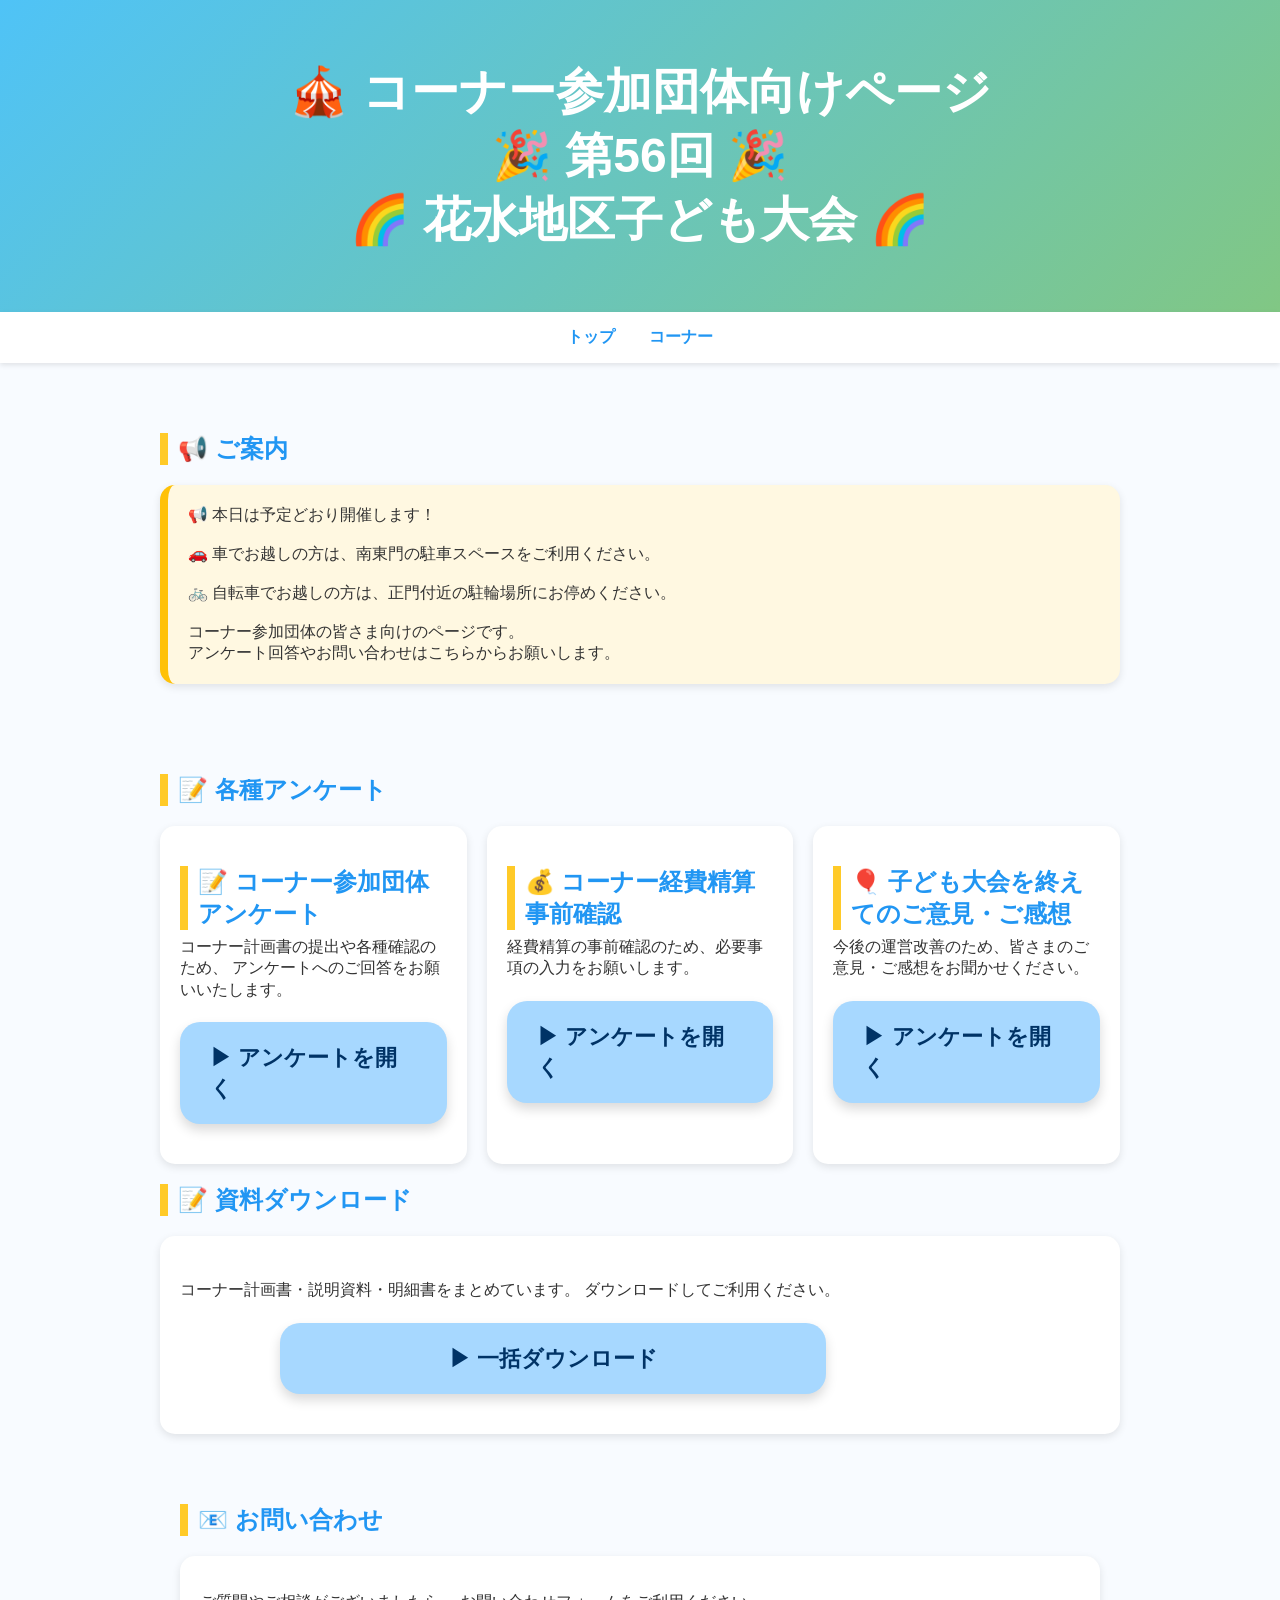
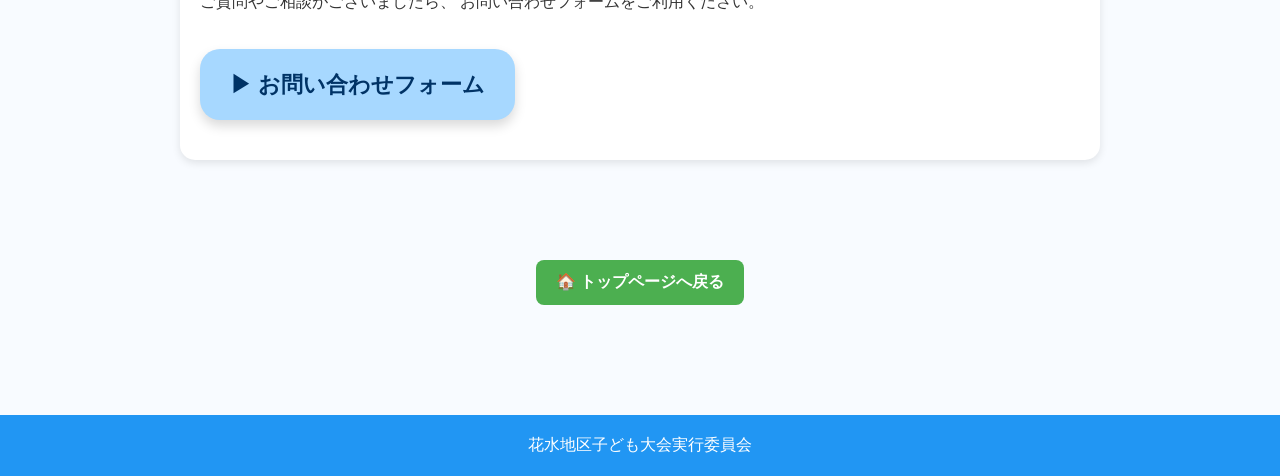
==== corner.html @ 6a035432 "資料ダウンロード" ====
<!DOCTYPE html>
<html lang="ja">
<head>
<meta charset="UTF-8">
<meta name="viewport" content="width=device-width, initial-scale=1.0">
<title>コーナー参加団体向けページ</title>

<link rel="stylesheet" href="common.css">
</head>
<body>

<header>
    <h1>🎪 コーナー参加団体向けページ</h1>
    <h1 id="eventTitle"></h1>
</header>

<script>
fetch("event_config.json")
  .then(res => res.json())
  .then(cfg => {
      const num = cfg.event_number; // 例：第56回
      const h1 = document.getElementById("eventTitle");

      // 🎉 第XX回 🎉 ＋ 花水地区子ども大会
      h1.innerHTML = `🎉 ${num} 🎉<br>🌈 花水地区子ども大会 🌈`;
      h1.style.textAlign = "center";
  });
</script>

<nav>
    <a href="index.html">トップ</a>
    <a href="corner.html">コーナー</a>
</nav>

<div class="container">

    <!-- ▼ ご案内 -->
    <section id="notice">
        <h2>📢 ご案内</h2>
        <div class="info notice fade-section" id="noticeBox">
            読み込み中…
        </div>
    </section>

    <!-- ▼ アンケート類 -->
    <section id="surveys">
        <h2>📝 各種アンケート</h2>

        <div class="card-container fade-section">

            <div class="card">
                <h2>📝 コーナー参加団体アンケート</h2>
                <p>
                    コーナー計画書の提出や各種確認のため、
                    アンケートへのご回答をお願いいたします。
                </p>
                <a class="button" id="cornerSurveyLink" href="#" target="_blank">
                    ▶ アンケートを開く
                </a>
            </div>

            <div class="card">
                <h2>💰 コーナー経費精算事前確認</h2>
                <p>
                    経費精算の事前確認のため、必要事項の入力をお願いします。
                </p>
                <a class="button" id="expenseSurveyLink" href="#" target="_blank">
                    ▶ アンケートを開く
                </a>
            </div>

            <div class="card">
                <h2>🎈 子ども大会を終えてのご意見・ご感想</h2>
                <p>
                    今後の運営改善のため、皆さまのご意見・ご感想をお聞かせください。
                </p>
                <a class="button" id="feedbackSurveyLink" href="#" target="_blank">
                    ▶ アンケートを開く
                </a>
            </div>

        </div>
        <h2>📝 資料ダウンロード</h2>
            <div class="card">
              　　<p>
                      コーナー計画書・説明資料・明細書をまとめています。
                      ダウンロードしてご利用ください。
                  </p>
     　　 　　　　<a class="button" id="allZipLink" href="#" download>
         　　　　　　 ▶ 一括ダウンロード
      　　　　　　</a>
          　</div>


    <!-- ▼ お問い合わせ -->
    <section id="contact">
        <h2>📧 お問い合わせ</h2>
        <div class="info fade-section">
            <p>
                ご質問やご相談がございましたら、
                お問い合わせフォームをご利用ください。
            </p>

            <a class="button" id="contactFormLink" href="#" target="_blank">
                ▶ お問い合わせフォーム
            </a>
        </div>
    </section>

    <!-- ▼ 戻る -->
    <section id="back">
        <div class="back fade-section">
            <a href="index.html">
                🏠 トップページへ戻る
            </a>
        </div>
    </section>

</div><!-- container -->

<script>
  fetch('./link_config.json')
    .then(r => r.json())
    .then(config => {
      document.getElementById('cornerSurveyLink').href = config.corner_survey;
      document.getElementById('expenseSurveyLink').href = config.corner_expense;
      document.getElementById('feedbackSurveyLink').href = config.corner_feedback;
      document.getElementById('contactFormLink').href = config.contact_form;
      // ★ ZIP のリンク
      if (config.all_zip) {
        document.getElementById('allZipLink').href = config.all_zip;
      }
    })
    .catch(err => console.error('設定ファイル読み込みエラー:', err));

  fetch('./notice_config.json')
    .then(r => r.json())
    .then(data => {
      const messages = [];

      if (data.message1) messages.push(data.message1);
      if (data.message3) messages.push(data.message3);
      if (data.message4) messages.push(data.message4);

      document.getElementById('noticeBox').innerHTML =
        messages.join("<br><br>");
    })
    .catch(err => {
      console.error('お知らせ読み込みエラー:', err);
      document.getElementById('noticeBox').innerHTML = "お知らせを読み込めませんでした。";
    });
</script>

<footer>
    花水地区子ども大会実行委員会
</footer>

</body>
</html>
---- common.css ----
/* =========================================
   共通：基本設定
========================================= */
body{
    margin:0;
    font-family:"Yu Gothic","Meiryo",sans-serif;
    color:#333;
    background:#f8fbff; /* MAIN に統一 */
}

/* =========================================
   共通：ヘッダー
========================================= */
header{
    background:linear-gradient(135deg,#4fc3f7,#81c784);
    color:white;
    text-align:center;
    padding:60px 20px;
}

header h1{
    margin:0;
    font-size:3em;
}

header p{
    margin-top:10px;
    font-size:2.5em;
    font-weight:bold;
    text-shadow:2px 2px 6px rgba(0,0,0,0.25);
}

/* =========================================
   共通：ナビ
========================================= */
nav{
    background:#fff;
    text-align:center;
    padding:15px;
    box-shadow:0 2px 5px rgba(0,0,0,0.1);
}
nav a{
    text-decoration:none;
    color:#2196f3;
    font-weight:bold;
    margin:0 15px;
}

/* =========================================
   共通：コンテナ
========================================= */
.container{
    max-width:1000px;
    margin:30px auto;
    padding:0 20px;
}

/* =========================================
   共通：セクション
========================================= */
section{
    max-width:1000px;
    margin:30px auto;
    padding:20px;
}

/* =========================================
   共通：見出し
========================================= */
h2{
    color:#2196f3;
    border-left:8px solid #ffca28;
    padding-left:10px;
}

/* =========================================
   共通：カード・info
========================================= */
.card-container{
    display:flex;
    flex-wrap:wrap;
    gap:20px;
}
/* カード内の行間を詰める */
.card p {
    margin: 2px 0;
    line-height: 1.35;
}
.card h2 {
    margin-bottom: 6px;
}
/* =========================================
   共通：デザイン
========================================= */
/* 共通デザイン */
.card,
.info,
.qa{
    background:white;
    border-radius:15px;
    padding:20px;
    box-shadow:0 3px 8px rgba(0,0,0,0.1);
    transition:0.3s;
}

/* 共通ホバー効果 */
.card:hover,
.info:hover,
.qa:hover{
    transform:translateY(-10px);
    box-shadow:0 10px 20px rgba(0,0,0,0.2);
}

/* カードだけの追加レイアウト（必要なら） */
.card{
    flex:1;
    min-width:220px;
}

/* =========================================
   共通：スケジュール
========================================= */
.schedule-container{
    display:flex;
    flex-wrap:wrap;
    gap:20px;
}
.schedule-container .info{
    flex:1;
    min-width:300px;
}

/* =========================================
   共通：注意枠
========================================= */
.notice{
    background:#fff8e1;
    border-left:8px solid #ffc107;
    padding:20px;
    border-radius:15px;
}

/* =========================================
   共通：ボタン
========================================= */
.button,
.apply-btn{
  display:inline-block;
  font-size:1.4em;
  padding:20px 30px;
  border-radius:20px;
  background:#a7d8ff;
  color:#003366;
  text-decoration:none;
  font-weight:bold;
  box-shadow:0 6px 12px rgba(0,0,0,0.15);
  margin:20px 0;
  cursor:pointer;
  transition:0.2s;
  border:none;
}

.button:hover,
.apply-btn:hover{
  background:#c7e6ff;
  transform:scale(1.06);
}

/* =========================================
   共通：ボタン(大きい)
========================================= */
.big-button{
    display:inline-block;
    background:#2196f3;
    color:#fff !important;
    padding:15px 30px;
    border-radius:30px;
    text-decoration:none;
    font-weight:bold;
}
.big-button:hover{
    background:#1976d2;
}

/* =========================================
   共通：戻るボタン
========================================= */
.back{
    text-align:center;
    margin-top:30px;
}

.back a{
    display:inline-block;
    background:#4caf50;
    color:white;
    text-decoration:none;
    padding:12px 20px;
    border-radius:8px;
    font-weight:bold;
}

/* =========================================
   共通：フッター
========================================= */
footer{
    text-align:center;
    background:#2196f3;
    color:white;
    padding:20px;
    margin-top:40px;
}
/* =========================================
   風船
========================================= */
.hm-balloon{
    position: absolute;
    font-size: 50px;
    animation: hmFloat 6s infinite ease-in-out;
    user-select: none;
}

/* 左側に配置する風船 */
.hm-b-left{
    left: 5%;   /* 左端からの距離 */
    top: 40px;  /* 上からの距離 */
}
/* 右側に配置する風船 */
.hm-b-right{
    right: 15%; /* 右端からの距離 */
    top: 60px;  /* 上からの距離（左と少しずらすと自然） */
}

/* 浮遊アニメーション（衝突防止） */
@keyframes hmFloat{
    0%,100%{ transform: translateY(0); }
    50%{ transform: translateY(-20px); }
}
/* =========================================
   花水子ども大会：タイトルふわっと登場
========================================= */
.hm-title-fade{
    animation: hmTitleFadeIn 1.5s ease;
}

@keyframes hmTitleFadeIn{
    from{
        opacity: 0;
        transform: translateY(-30px);
    }
    to{
        opacity: 1;
        transform: translateY(0);
    }
}
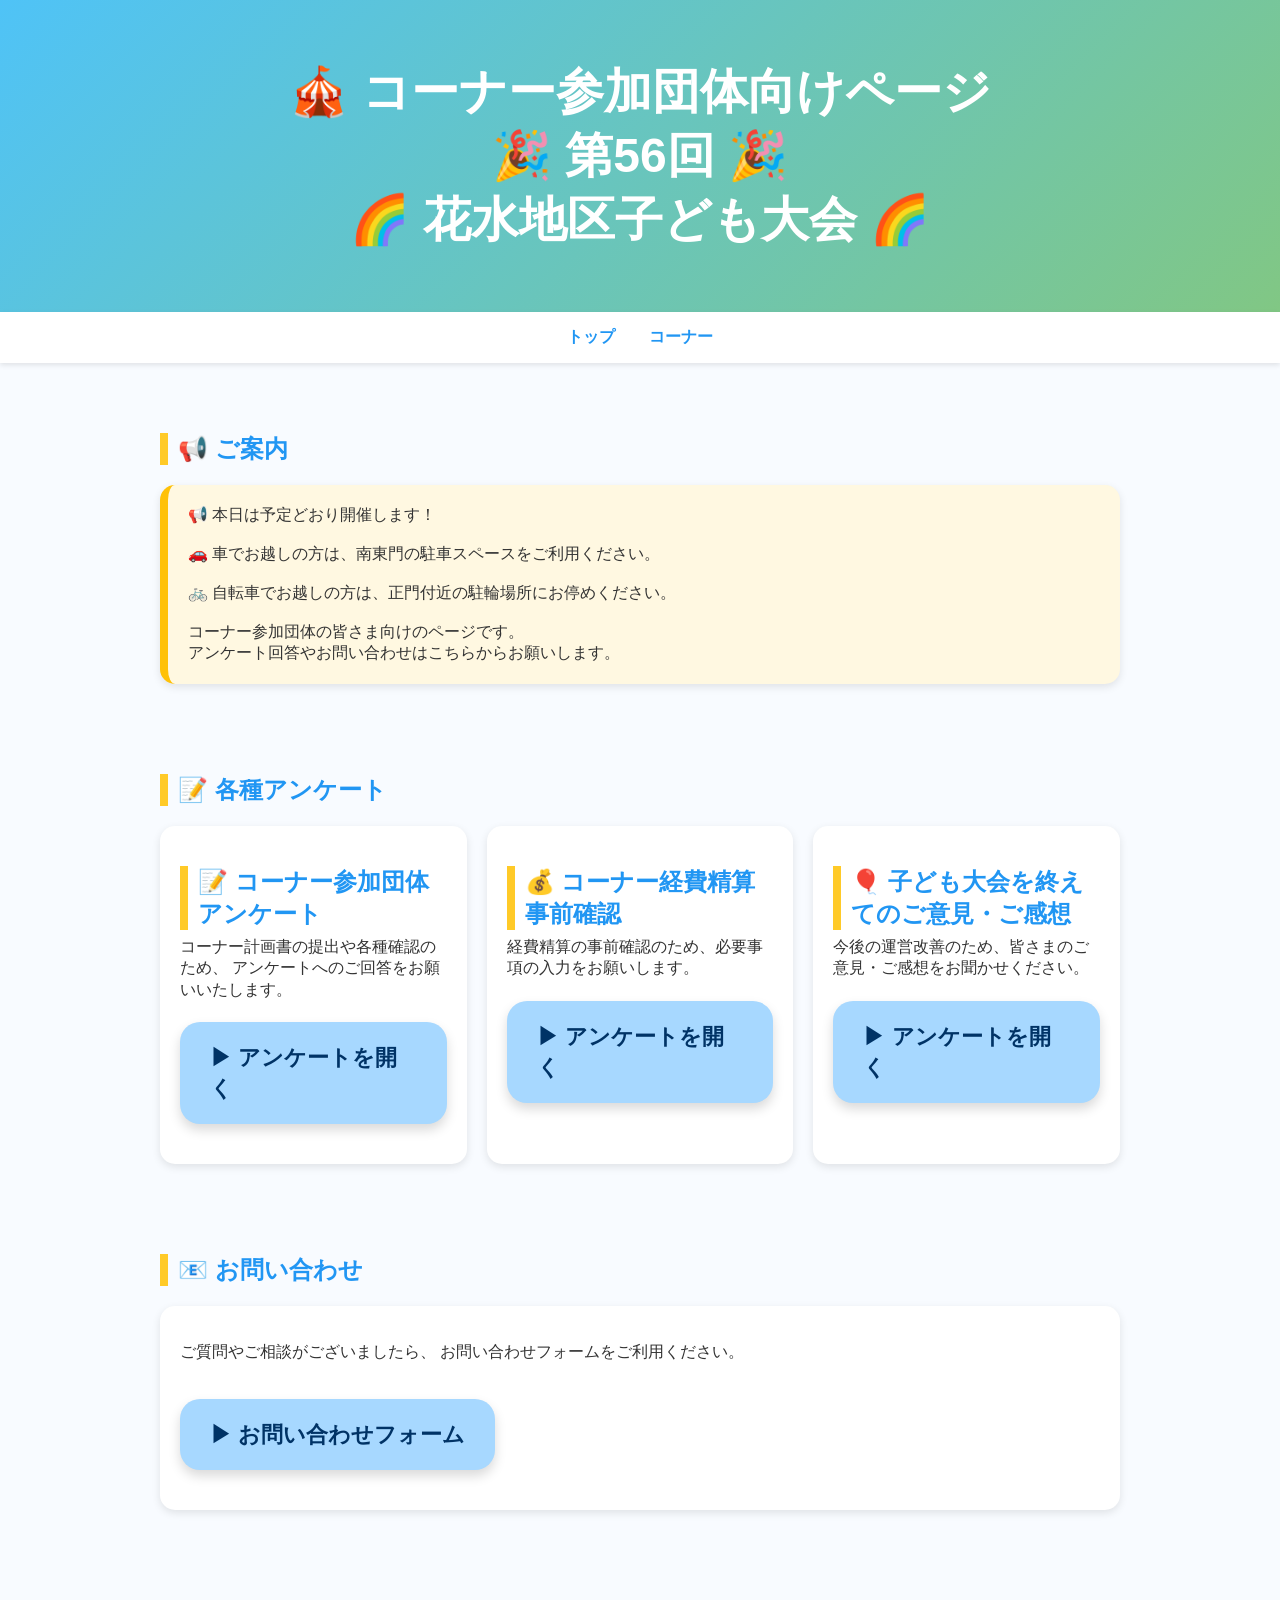
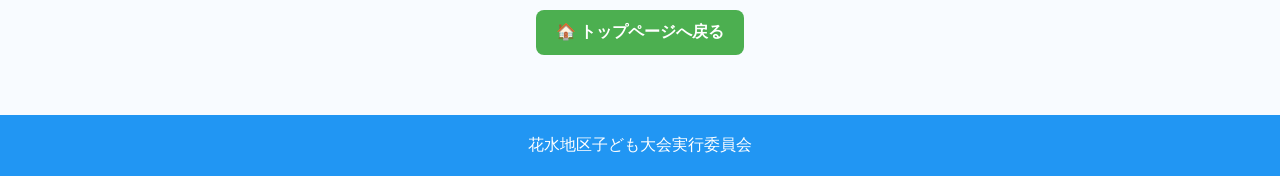
==== commit 6ac531f3: "もとに戻す" ====
--- a/corner.html
+++ b/corner.html
@@ -80,17 +80,7 @@
             </div>
 
         </div>
-        <h2>📝 資料ダウンロード</h2>
-            <div class="card">
-              　　<p>
-                      コーナー計画書・説明資料・明細書をまとめています。
-                      ダウンロードしてご利用ください。
-                  </p>
-     　　 　　　　<a class="button" id="allZipLink" href="#" download>
-         　　　　　　 ▶ 一括ダウンロード
-      　　　　　　</a>
-          　</div>
-
+    </section>
 
     <!-- ▼ お問い合わせ -->
     <section id="contact">
@@ -126,10 +116,6 @@
       document.getElementById('expenseSurveyLink').href = config.corner_expense;
       document.getElementById('feedbackSurveyLink').href = config.corner_feedback;
       document.getElementById('contactFormLink').href = config.contact_form;
-      // ★ ZIP のリンク
-      if (config.all_zip) {
-        document.getElementById('allZipLink').href = config.all_zip;
-      }
     })
     .catch(err => console.error('設定ファイル読み込みエラー:', err));
 
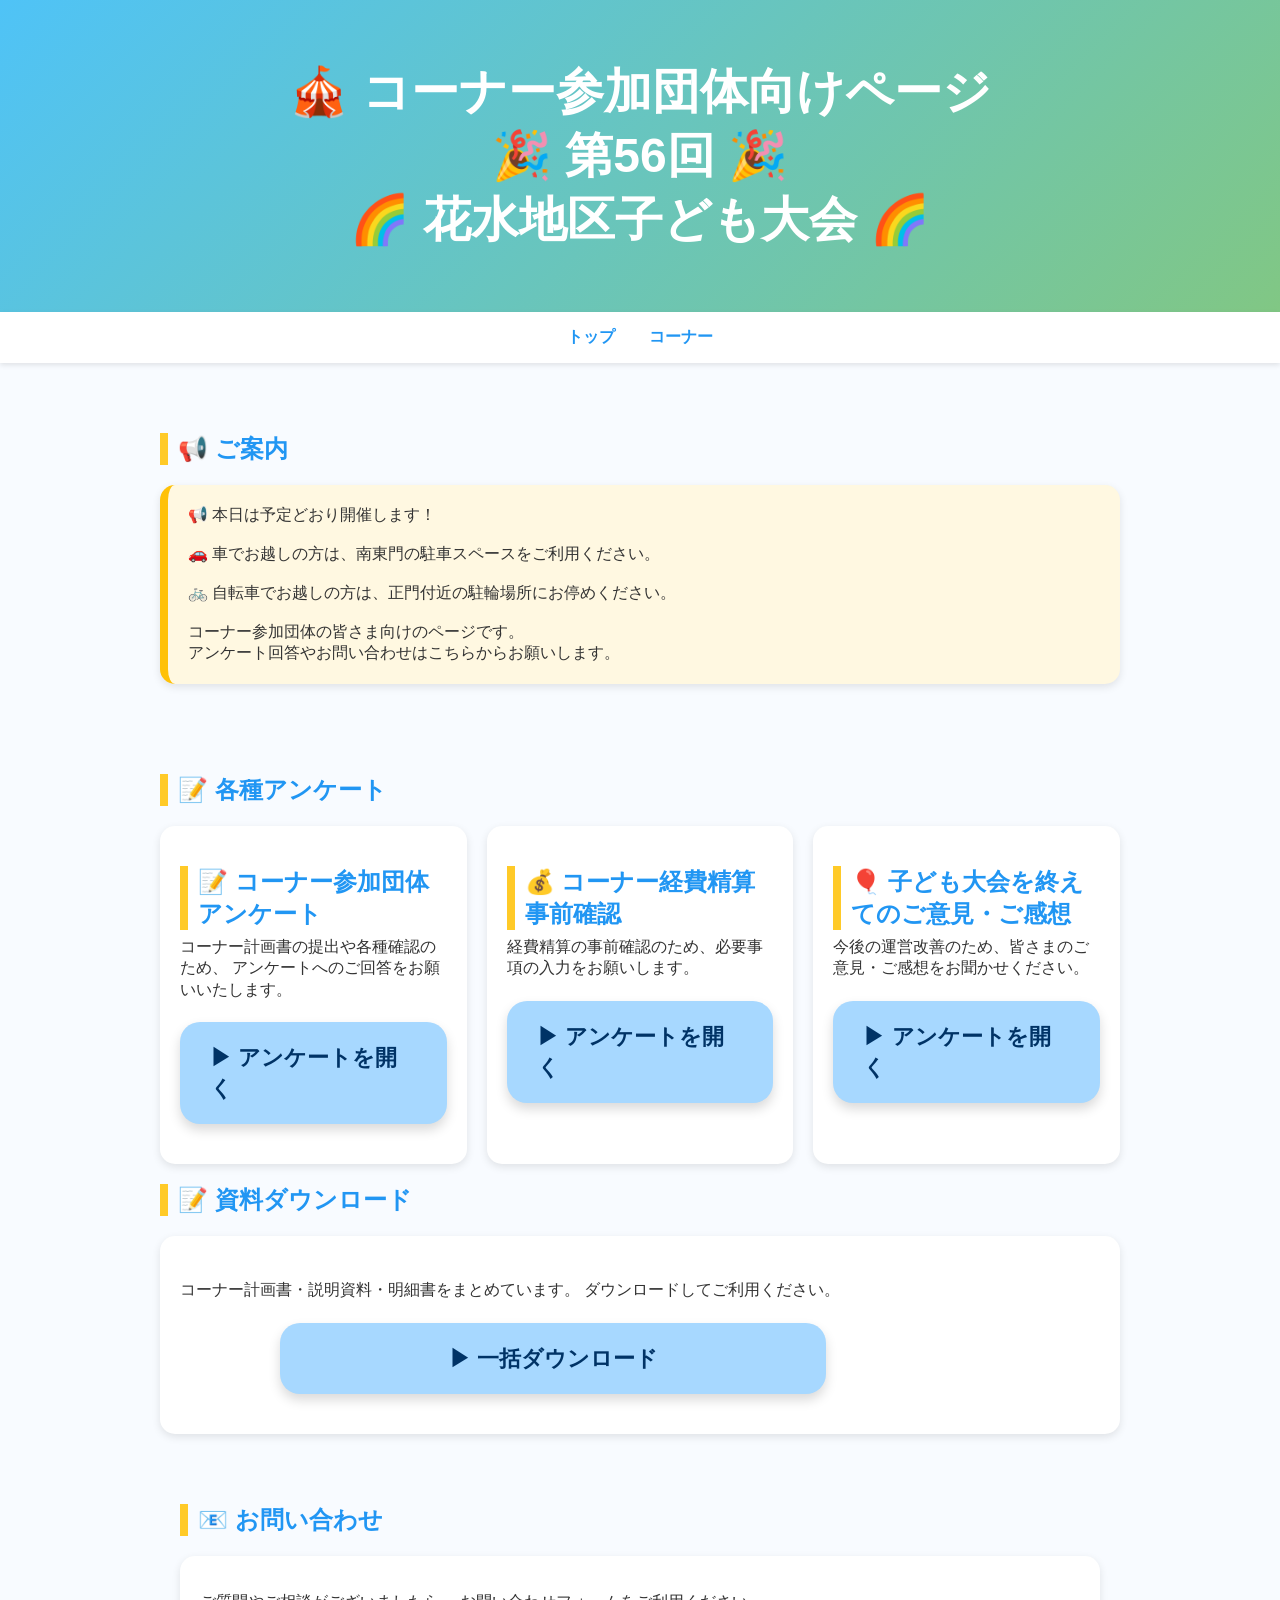
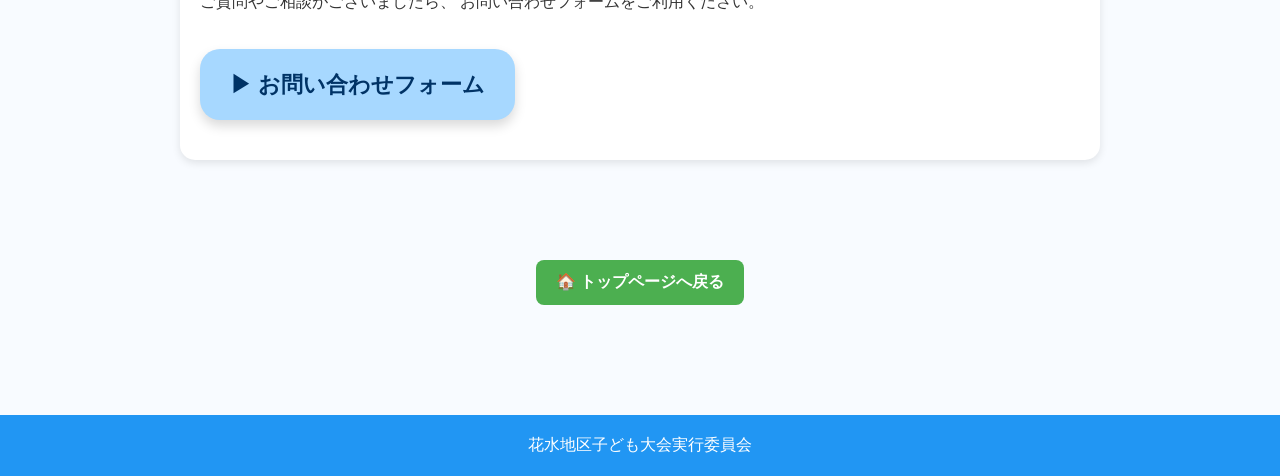
==== commit aab0f2d2: "更新" ====
--- a/corner.html
+++ b/corner.html
@@ -80,7 +80,17 @@
             </div>
 
         </div>
-    </section>
+        <h2>📝 資料ダウンロード</h2>
+            <div class="card">
+              　　<p>
+                      コーナー計画書・説明資料・明細書をまとめています。
+                      ダウンロードしてご利用ください。
+                  </p>
+     　　 　　　　<a class="button" id="allZipLink" href="#" download>
+         　　　　　　 ▶ 一括ダウンロード
+      　　　　　　</a>
+          　</div>
+
 
     <!-- ▼ お問い合わせ -->
     <section id="contact">
@@ -116,6 +126,10 @@
       document.getElementById('expenseSurveyLink').href = config.corner_expense;
       document.getElementById('feedbackSurveyLink').href = config.corner_feedback;
       document.getElementById('contactFormLink').href = config.contact_form;
+      // ★ ZIP のリンク
+      if (config.all_zip) {
+        document.getElementById('allZipLink').href = config.all_zip;
+      }
     })
     .catch(err => console.error('設定ファイル読み込みエラー:', err));
 
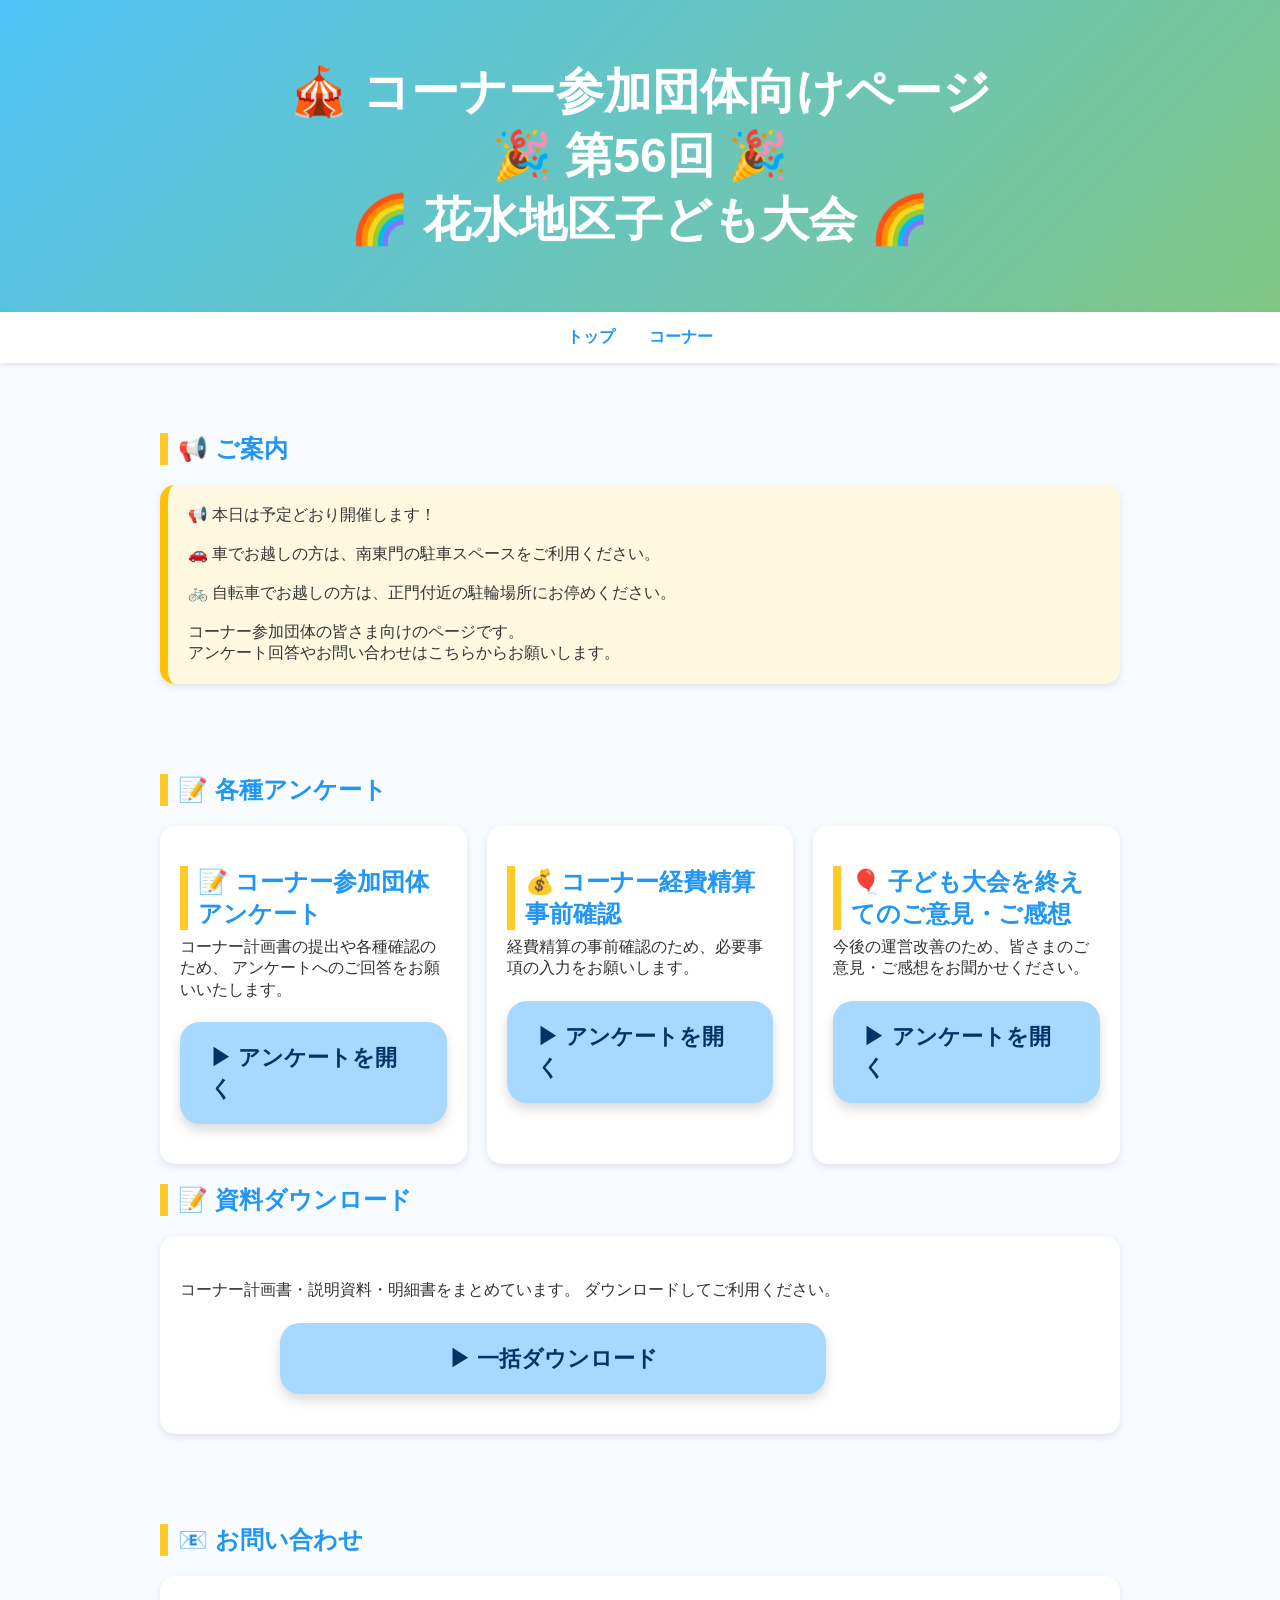
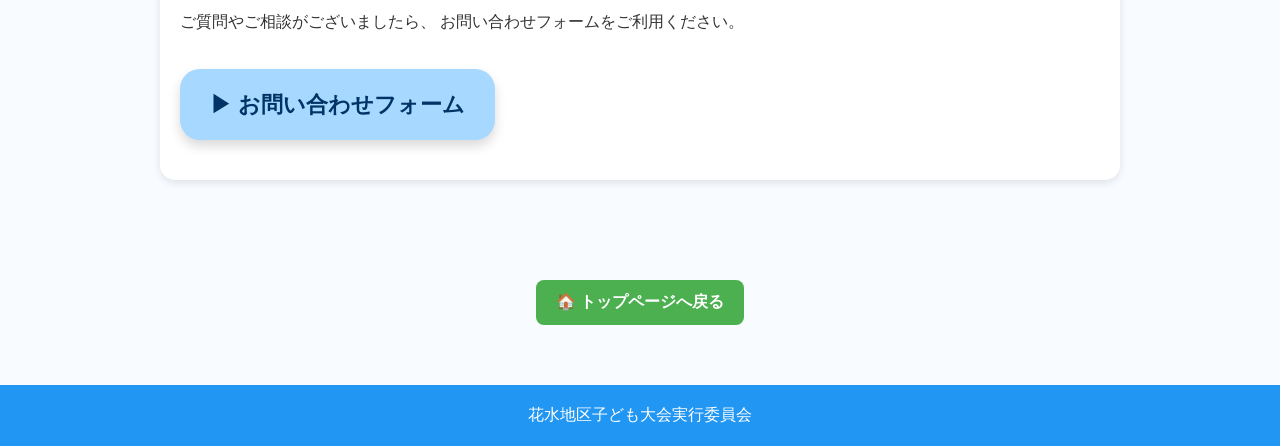
==== commit 64e4a2e9: "セクション不備" ====
--- a/corner.html
+++ b/corner.html
@@ -90,7 +90,7 @@
          　　　　　　 ▶ 一括ダウンロード
       　　　　　　</a>
           　</div>
-
+    </section>
 
     <!-- ▼ お問い合わせ -->
     <section id="contact">
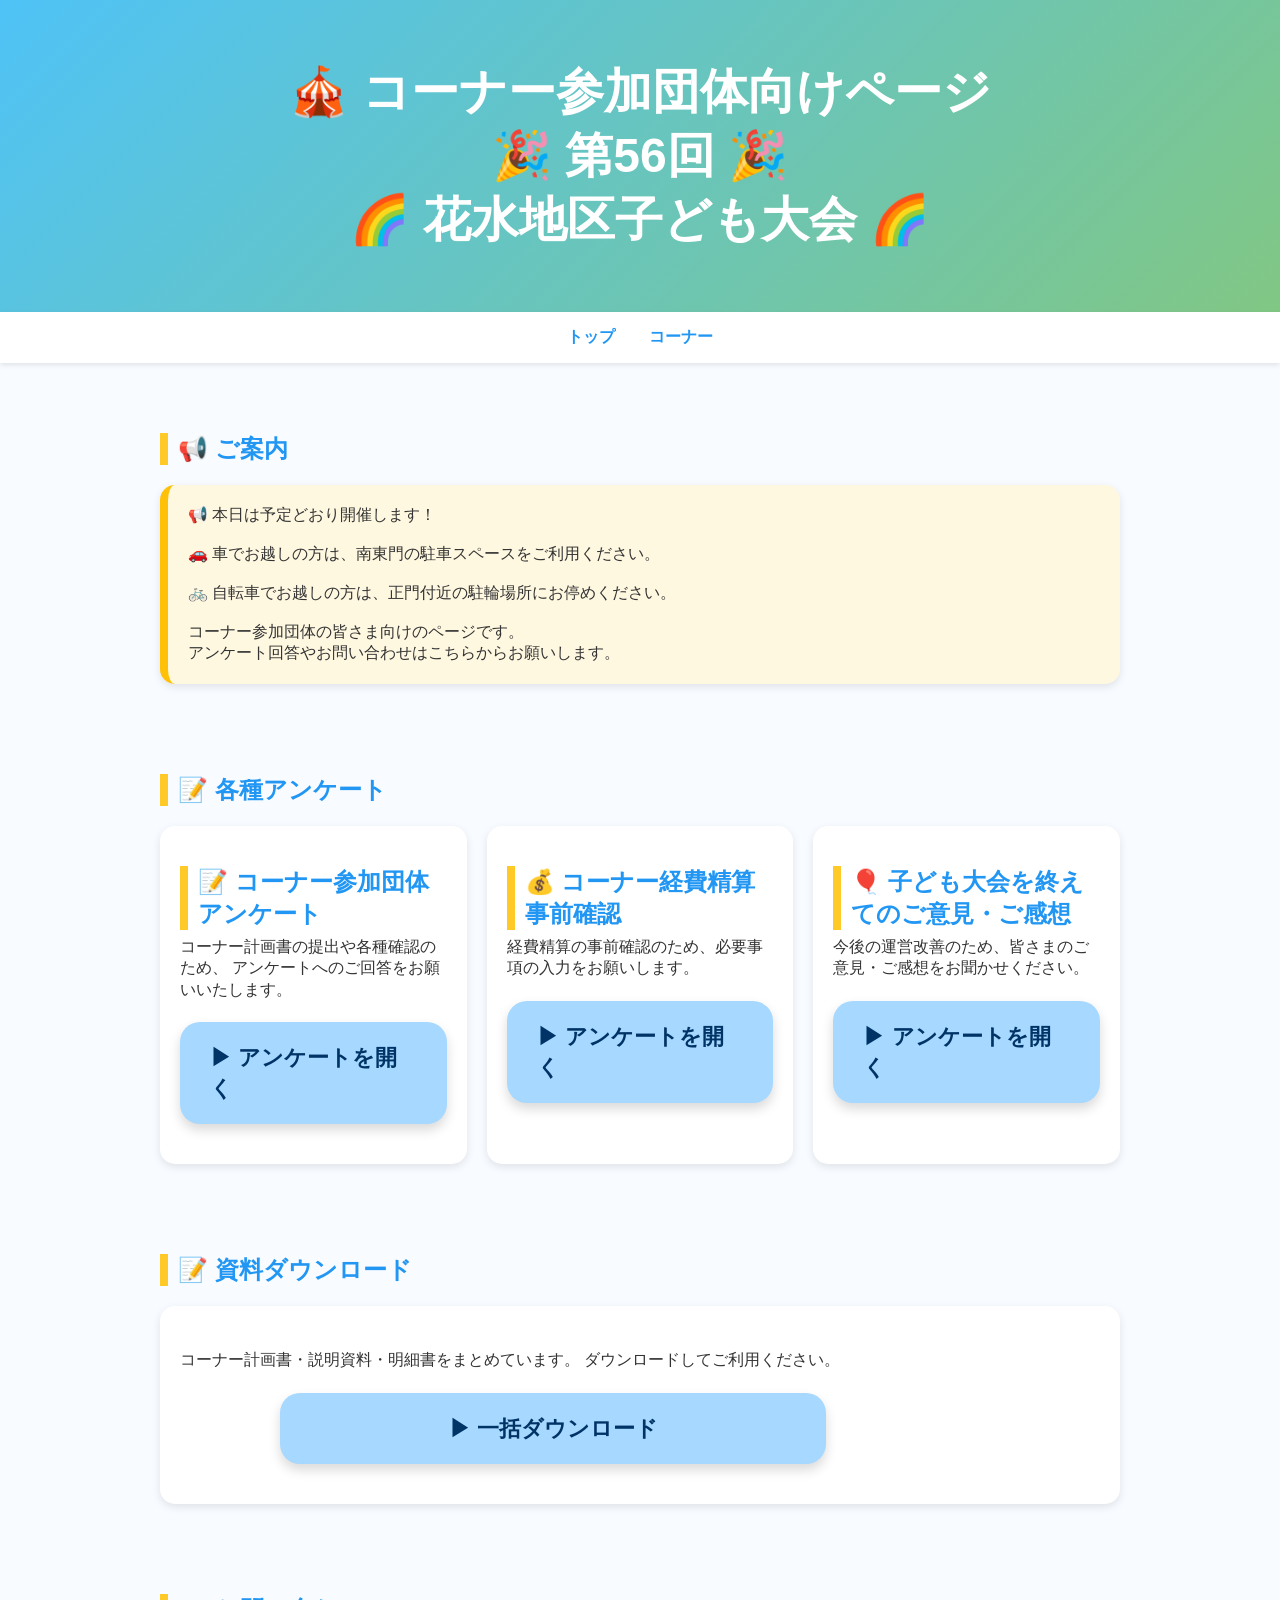
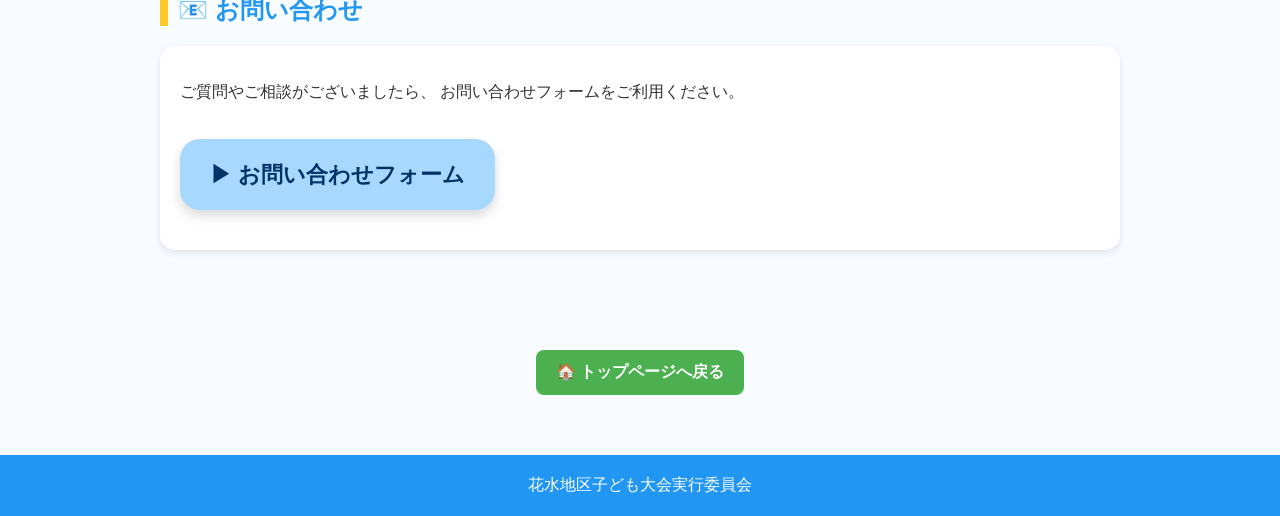
==== commit 3a3996a4: "微調整" ====
--- a/corner.html
+++ b/corner.html
@@ -80,6 +80,10 @@
             </div>
 
         </div>
+    </section>
+
+    <!-- ▼ 資料ダウンロード -->
+    <section id="download">
         <h2>📝 資料ダウンロード</h2>
             <div class="card">
               　　<p>
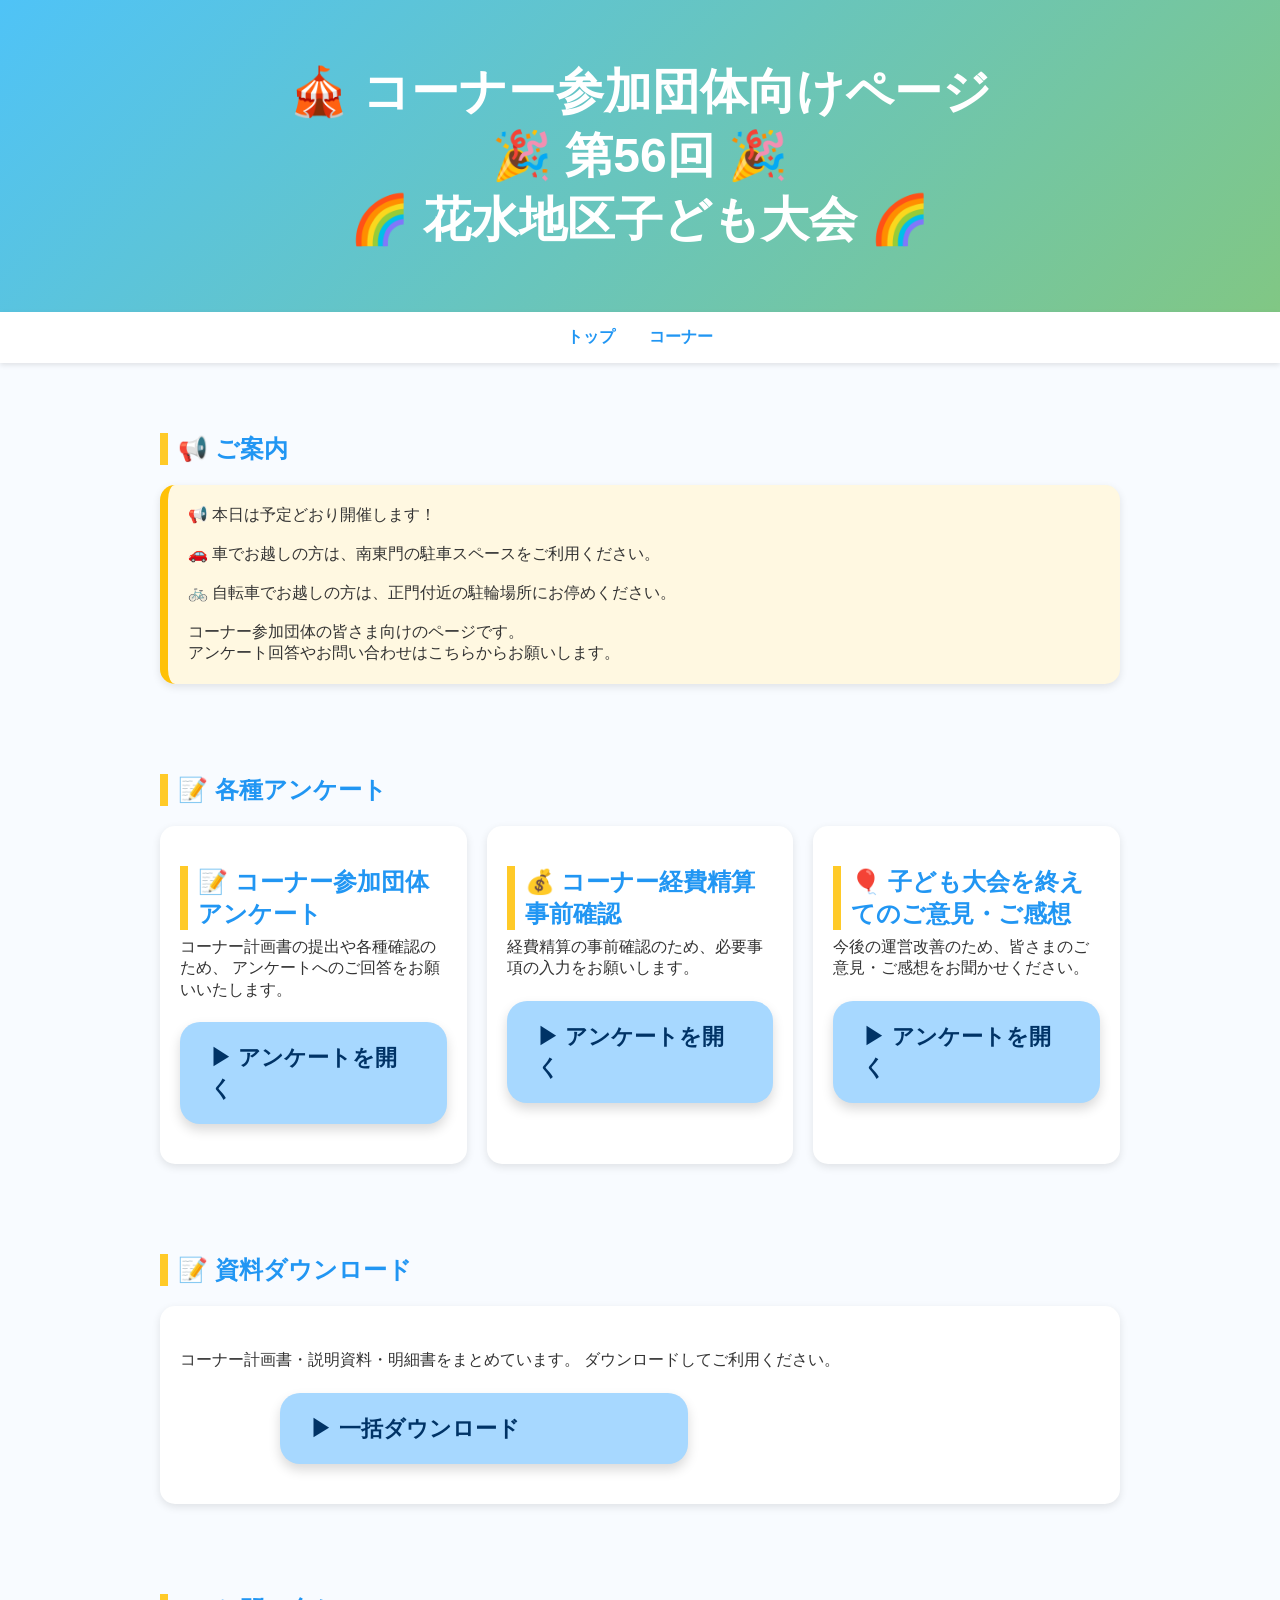
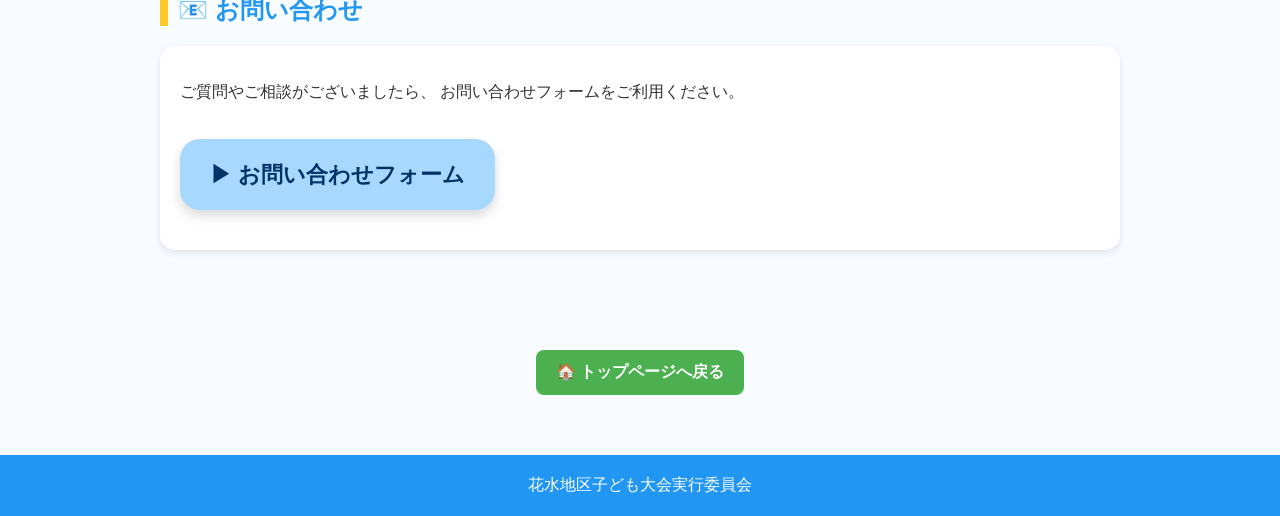
==== commit e5da9dd9: "微調整" ====
--- a/corner.html
+++ b/corner.html
@@ -91,7 +91,7 @@
                       ダウンロードしてご利用ください。
                   </p>
      　　 　　　　<a class="button" id="allZipLink" href="#" download>
-         　　　　　　 ▶ 一括ダウンロード
+                    ▶ 一括ダウンロード
       　　　　　　</a>
           　</div>
     </section>
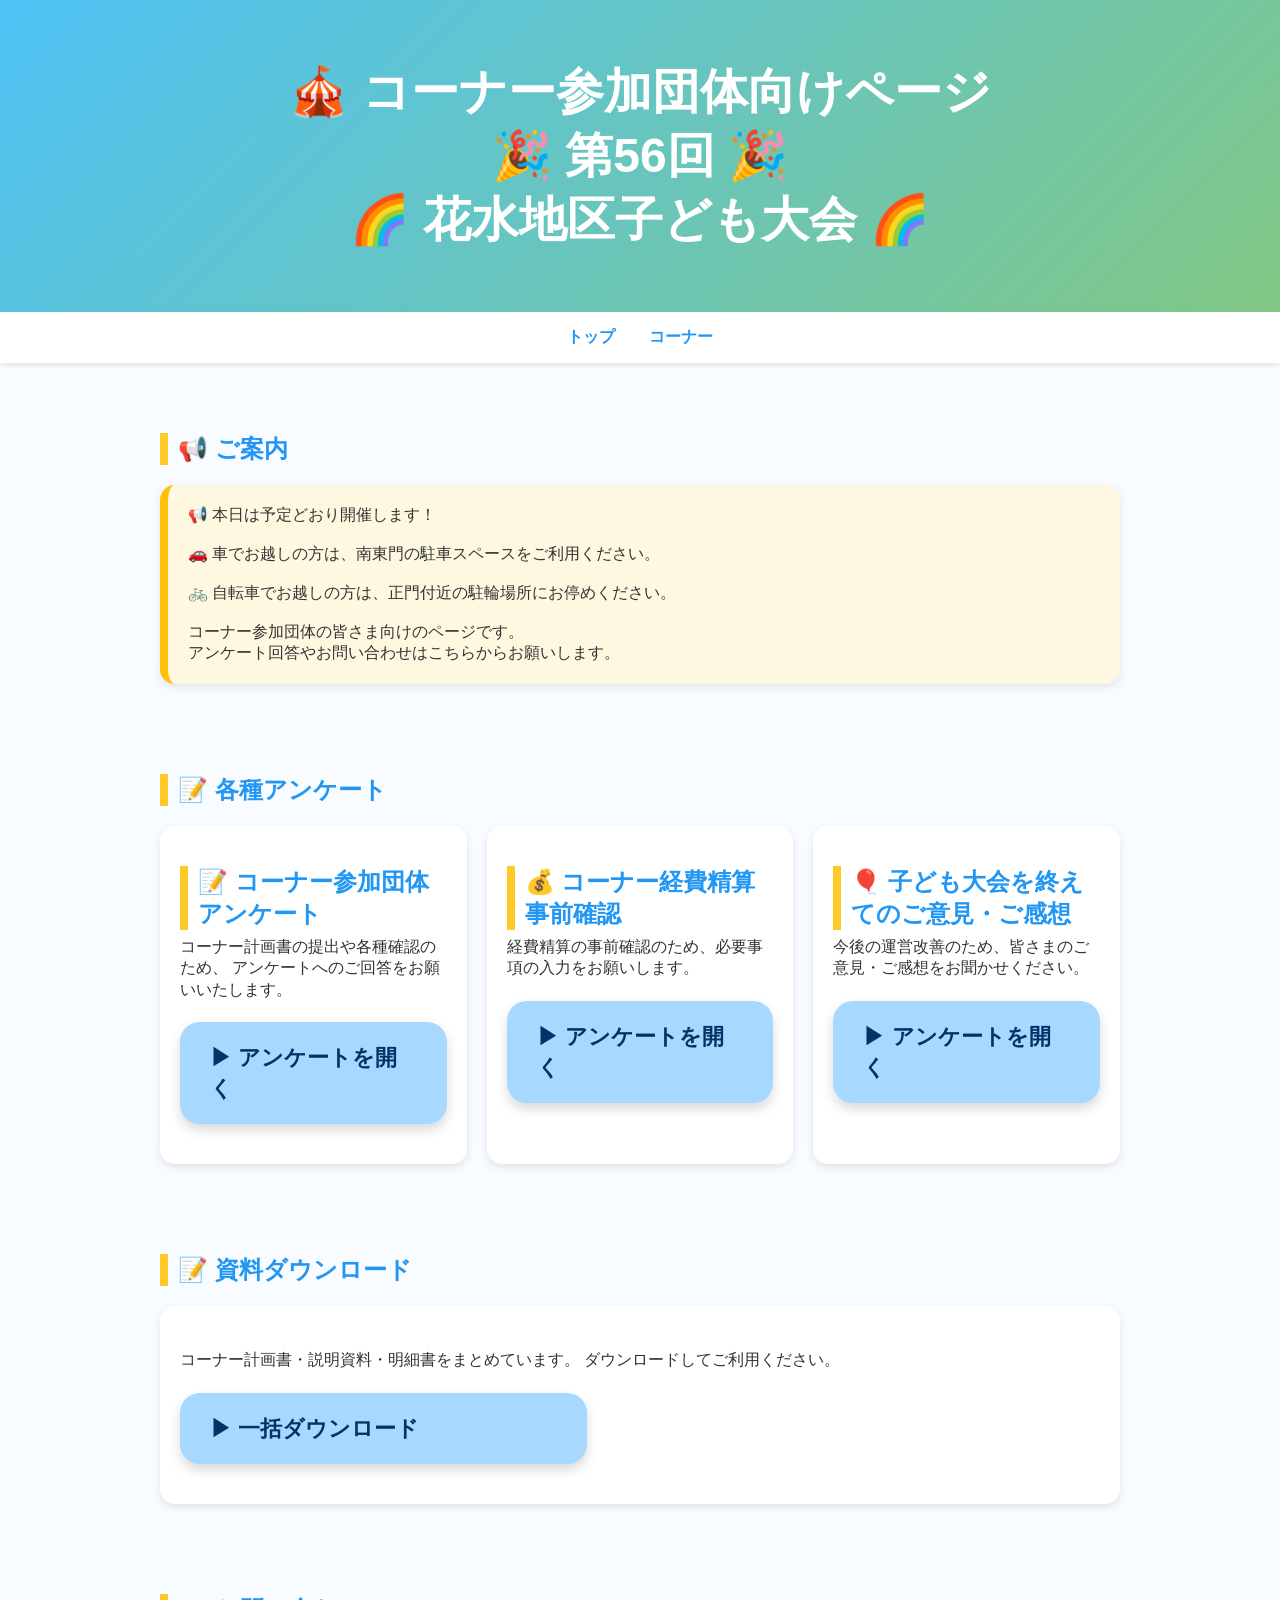
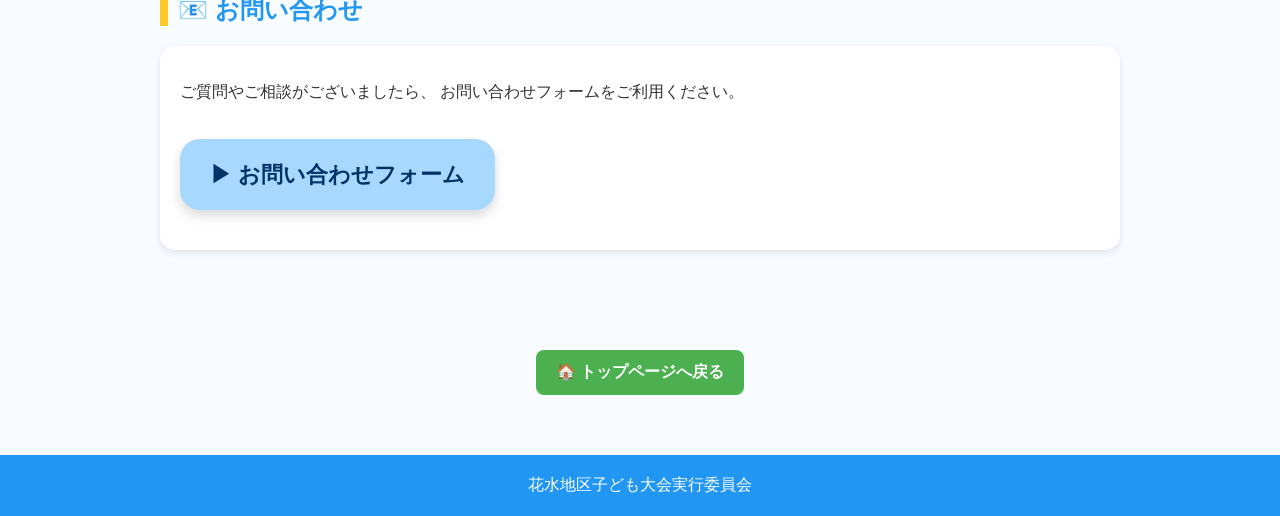
==== commit 710cc164: "微調整" ====
--- a/corner.html
+++ b/corner.html
@@ -90,8 +90,8 @@
                       コーナー計画書・説明資料・明細書をまとめています。
                       ダウンロードしてご利用ください。
                   </p>
-     　　 　　　　<a class="button" id="allZipLink" href="#" download>
-                    ▶ 一括ダウンロード
+                  <a class="button" id="allZipLink" href="#" download>
+                      ▶ 一括ダウンロード
       　　　　　　</a>
           　</div>
     </section>
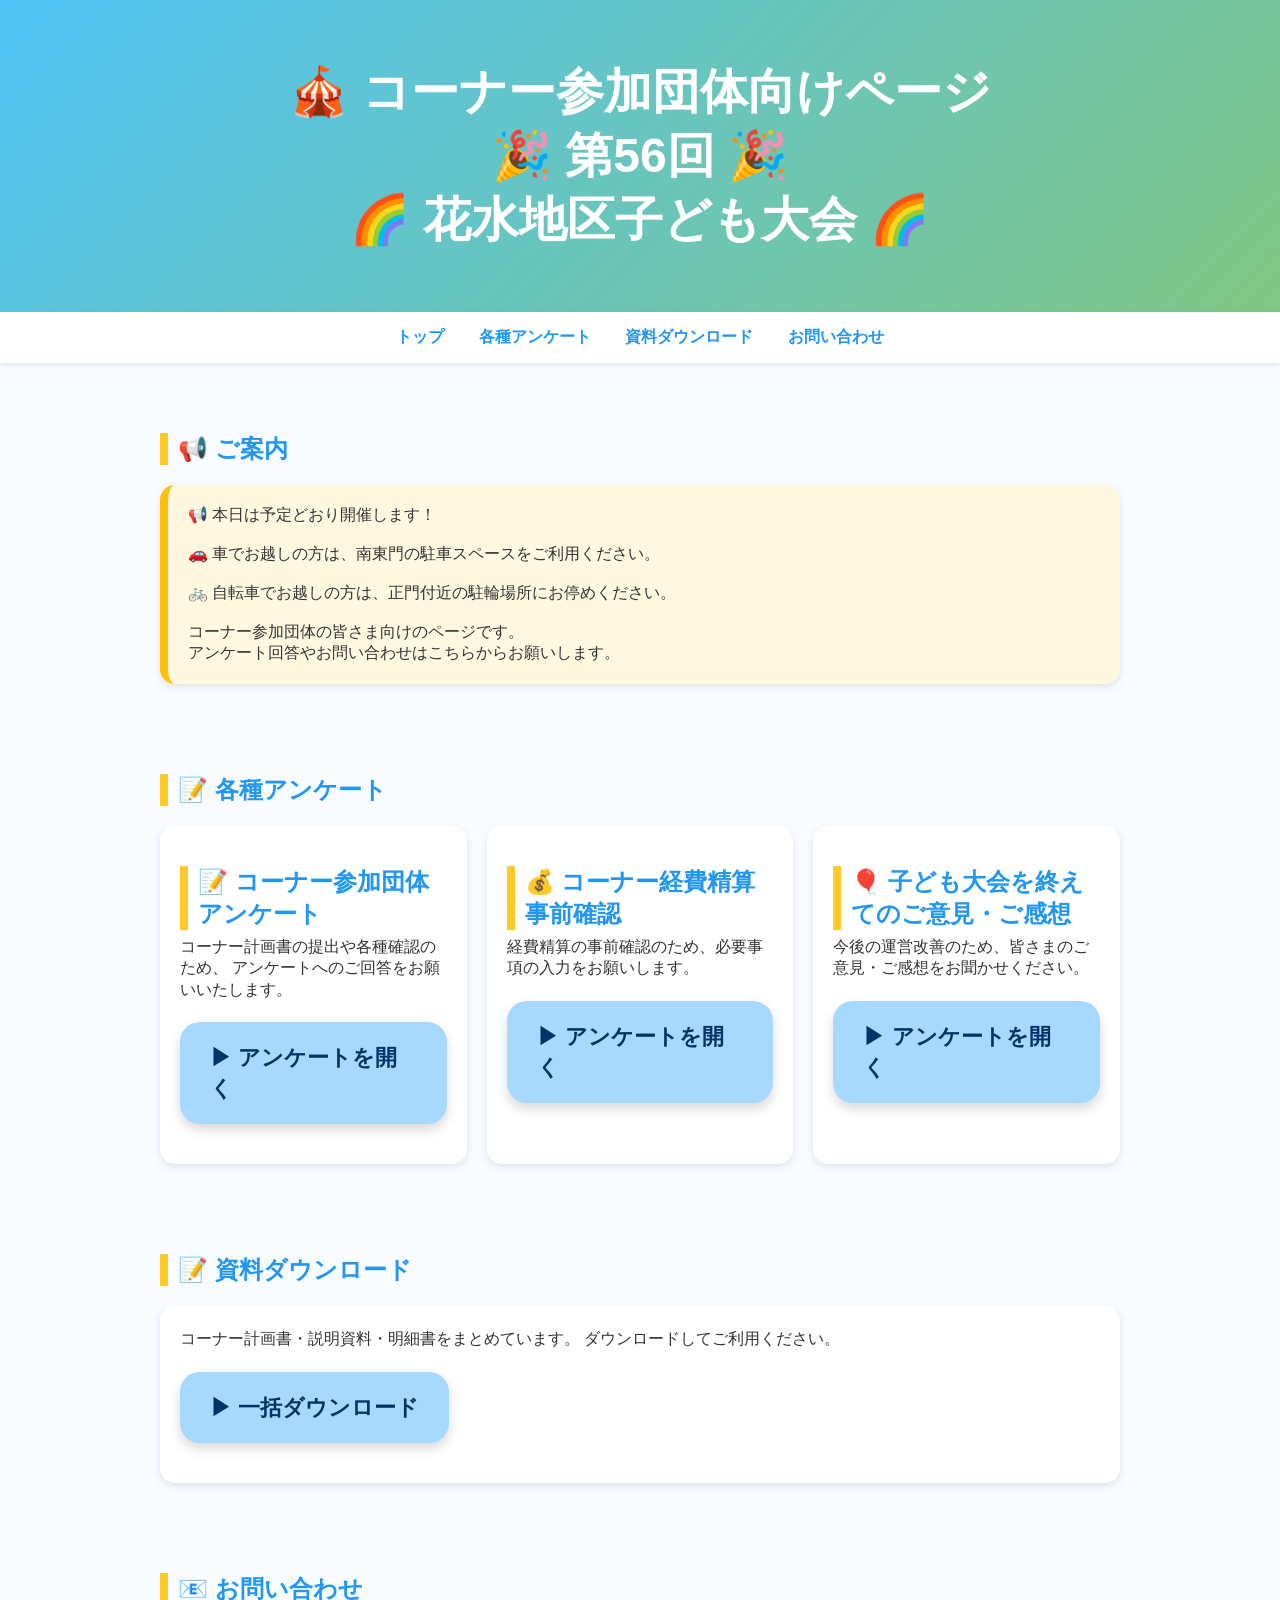
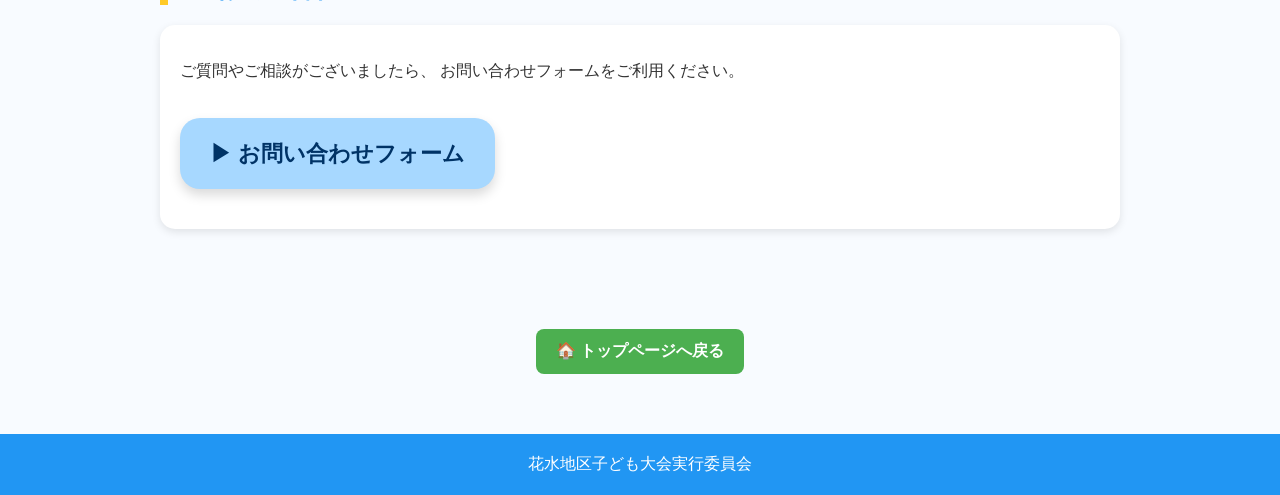
==== commit 7549e92a: "nabi" ====
--- a/corner.html
+++ b/corner.html
@@ -29,7 +29,9 @@
 
 <nav>
     <a href="index.html">トップ</a>
-    <a href="corner.html">コーナー</a>
+    <a href="#surveys">各種アンケート</a>
+    <a href="#download">資料ダウンロード</a>
+    <a href="#contact">お問い合わせ</a>
 </nav>
 
 <div class="container">
@@ -86,14 +88,14 @@
     <section id="download">
         <h2>📝 資料ダウンロード</h2>
             <div class="card">
-              　　<p>
+                  <p>
                       コーナー計画書・説明資料・明細書をまとめています。
                       ダウンロードしてご利用ください。
                   </p>
                   <a class="button" id="allZipLink" href="#" download>
                       ▶ 一括ダウンロード
-      　　　　　　</a>
-          　</div>
+                  </a>
+            </div>
     </section>
 
     <!-- ▼ お問い合わせ -->
